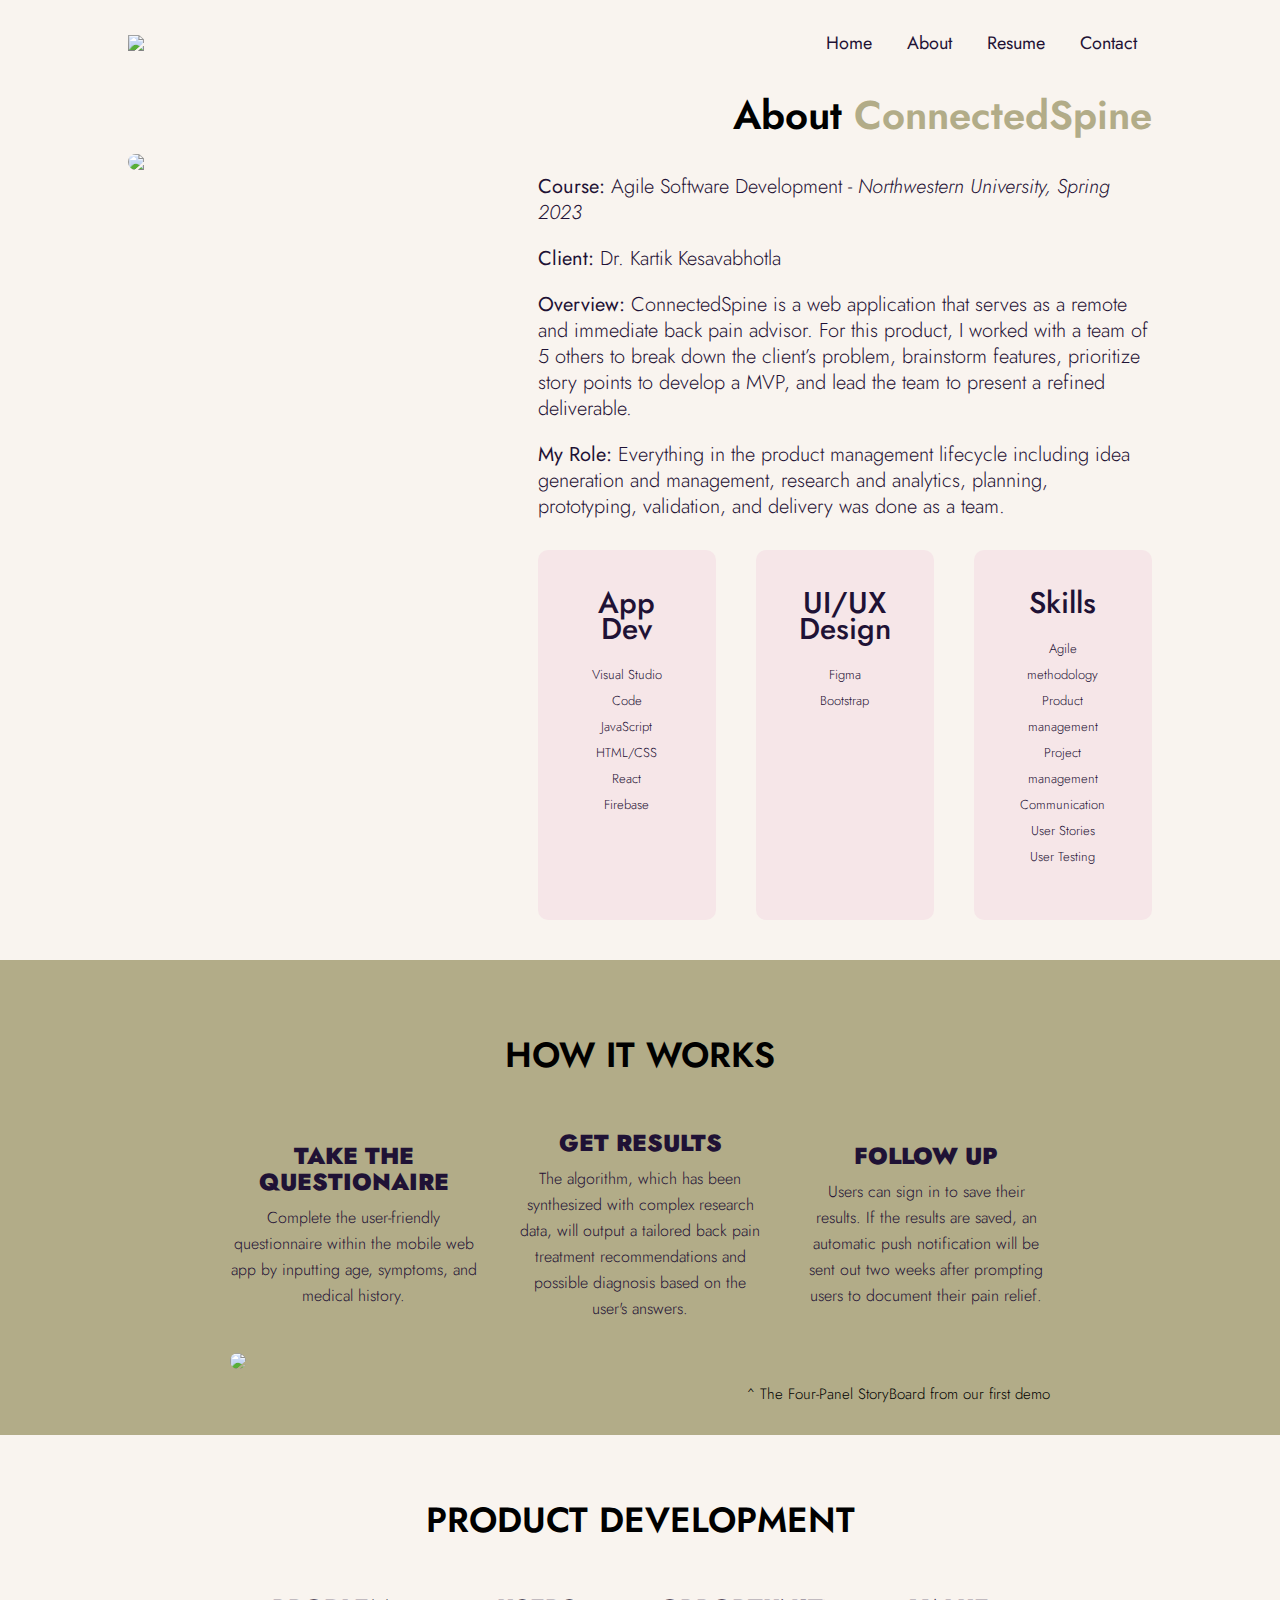
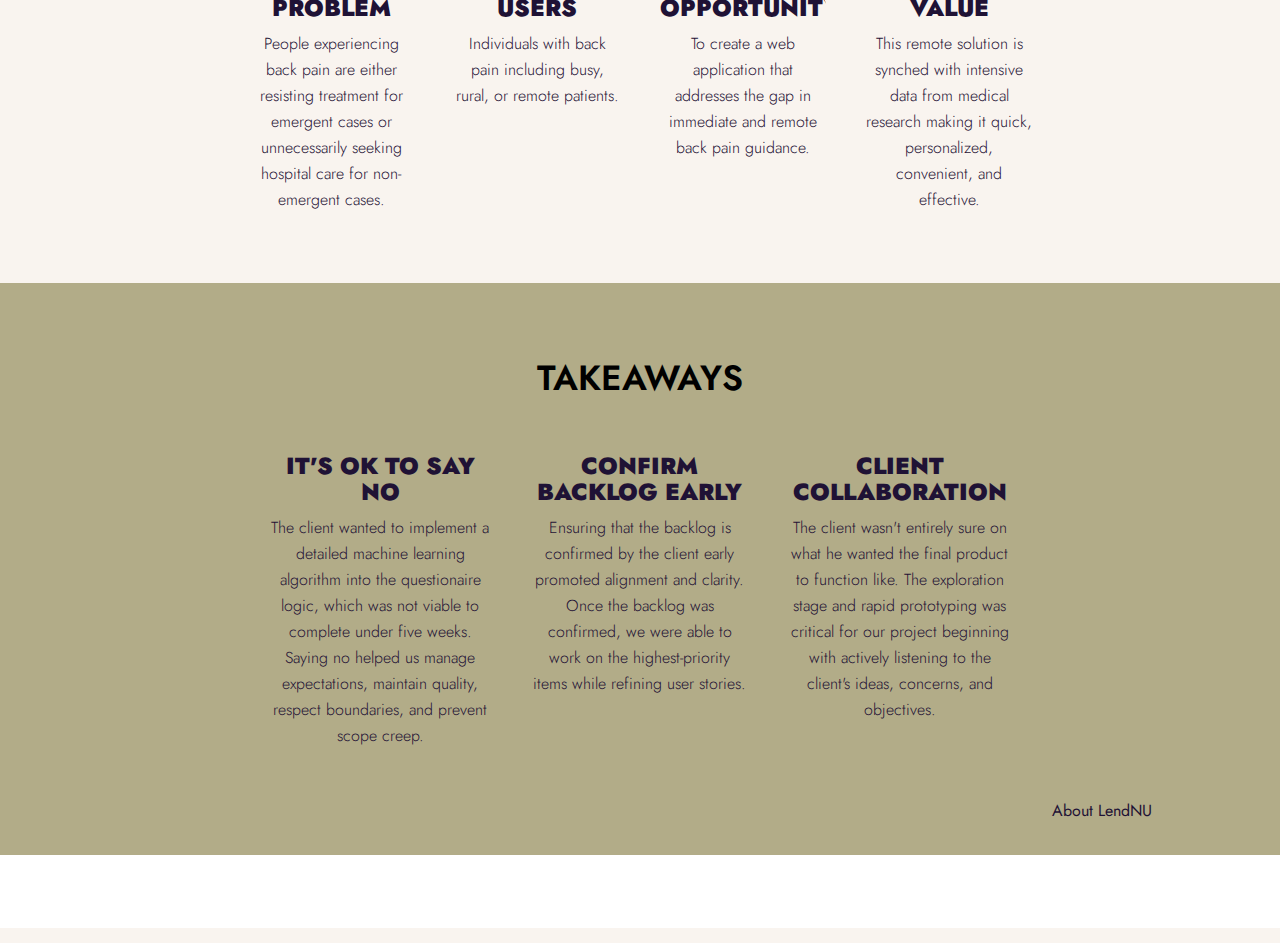
==== spine.html @ ab1dfa22 "Add files via upload" ====
<!DOCTYPE html>
<html lang="en">
    <head>
        <meta charset="UTF-8">
        <meta http-equiv="X-UA-Compatible" content="IE=edge">
        <meta name="viewport" content="width=device-width, initial-scale=1.0">
        <title>ConnectedSpine</title>
        <link rel="stylesheet" href="style.css">
        <link href="https://fonts.googleapis.com/css2?family=Jost:wght@300;400;500;600;700&display=swap" rel="stylesheet">
        <link href="https://fonts.googleapis.com/css2?family=Indie+Flower&display=swap" rel="stylesheet">
        <script src="https://kit.fontawesome.com/a6ea65d7ac.js" crossorigin="anonymous"></script>
    </head>
<body>
    <div id="projectabout">
        <div class = "aboutcontainer">
            <nav>
                <img src="images/logo.png" class="logo">
                <ul id = "sidemenu">
                    <li><a href="index.html#header">Home</a></li>
                    <!-- <li><a href="#myskills">Skills</a></li> -->
                    <li><a href="about.html">About</a></li>
                    <li><a target="_blank" href="Park_Laura.pdf">Resume</a></li>
                    <li><a target = "_blank" href="mailto: laurapark2025@u.northwestern.edu">Contact</a></li>
                </ul>
            </nav>
            <div class="project-title">
                <p>About <span>ConnectedSpine</span></p>
            </div>
            <div class = "row">
            <div class = "project-col-1">
                <img src="images/spine-home.png">
            </div>
            <div class = "project-col-2">
                
                <p><b>Course:</b> Agile Software Development - <i>Northwestern University, Spring 2023</i></p>
                <p><b>Client:</b> Dr. Kartik Kesavabhotla</p>
                <p><b>Overview:</b> ConnectedSpine is a web application that serves as a remote and immediate back pain advisor. For this product, 
                    I worked with a team of 5 others to break down the client’s problem, brainstorm features, prioritize story points to
                    develop a MVP, and lead the team to present a refined deliverable. </p>
                <p><b>My Role:</b> Everything in the product management lifecycle including idea generation 
                    and management, research and analytics, planning, prototyping, validation, and delivery was done as a team.</p>
                    <p></p>
                    
                    <div class="tab-contents active-tab" id="features">
                        <div class="tech-list">
                            <div>
                                <h2>App Dev</h2>
                                <p>Visual Studio Code<br>JavaScript<br>HTML/CSS<br>React<br>Firebase</p>
                            </div>
                            <div>
                                <h2>UI/UX Design</h2>
                                <p>Figma<br>Bootstrap</p>
                            </div>
                            <div>
                                <h2>Skills</h2>
                                <p>Agile methodology<br>Product management<br>Project management<br>Communication<br>User Stories<br>User Testing</p>
                            </div>
                        </div>
                    </div>
            </div>
        </div>
    </div>
    <div id = "design">
        <div class = "container">
            <div class="section-title">
                <p>HOW IT WORKS</p>
            </div>
            <div class="features-list">
                <div class="feature">
                    <div class="desc">
                        <h3><b>TAKE THE QUESTIONAIRE</b></h3>
                        <p>Complete the user-friendly questionnaire within the mobile web app
                            by inputting age, symptoms, and medical history.
                        </p>
                    </div>
                </div>
                <div class="feature">
                    <div class="desc">
                        <h3><b>GET RESULTS</b></h3>
                        <p>The algorithm, which has been synthesized with complex research data, will output a
                            tailored back pain treatment recommendations and possible diagnosis based on the user's answers.
                        </p>
                    </div>
                </div>
                <div class="feature">
                    <div class="desc">
                        <h3><b>FOLLOW UP</b></h3>
                        <p>Users can sign in to save their results. If the results are saved, an automatic push notification will be sent out
                            two weeks after prompting users to document their pain relief. 
                        </p>
                    </div>
                </div>
            </div>
            
        </div>
        <div class="container">
            <div class="story">
                <img src="images/spinestory.png">
                <div class="project-subtitle">
                    <h1>^ The Four-Panel StoryBoard from our first demo</h1>
                </div>
            </div>
            
        </div>
    </div>
</div>

    <div id = "problem">
        <div class = "container">
            <div class="section-title">
                <p>PRODUCT DEVELOPMENT</p>
            </div>
            
            <div class="desc-list">
                <div class="feature">
                    <div class="desc">
                        <h3><b>PROBLEM</b></h3>
                        <p></p>
                        <p>People experiencing back pain are either resisting treatment 
                            for emergent cases or unnecessarily seeking hospital care for non-emergent cases.
                        </p>
                        
                    </div>
                </div>
                <div class="feature">
                    <div class="desc">
                        <h3><b>USERS</b></h3>
                        <p></p>
                        <p>Individuals with back pain including busy, rural, or remote patients.
                        </p>
                    </div>
                </div>
                <div class="feature">
                    <div class="desc">
                        <h3><b>OPPORTUNITY</b></h3>
                        <p></p>
                        <p>To create a web application that addresses the gap in immediate and remote back pain guidance.
                            
                        </p>
                        
                    </div>
                </div>
                <div class="feature">
                    <div class="desc">
                        <h3><b>VALUE</b></h3>
                        <p></p>
                        <p>This remote solution is synched with intensive data from medical research making it quick, personalized, convenient, and effective.
                        </p>
                    </div>
                </div>
            </div>
        </div>
    </div>
    <div id = "design">
        <div class = "aboutcontainer">
            <div class="section-title">
                <p>TAKEAWAYS</p>
            </div>
            <div class="desc-list">
                <div class="feature">
                    <div class="desc">
                        <h3><b>IT'S OK TO SAY NO</b></h3>
                        <p></p>
                        <p>The client wanted to implement a detailed machine learning algorithm into the questionaire logic, which 
                            was not viable to complete under five weeks. Saying no helped us manage expectations, maintain quality,
                            respect boundaries, and prevent scope creep.
                        </p>
                        
                    </div>
                </div>
                <div class="feature">
                    <div class="desc">
                        <h3><b>CONFIRM BACKLOG EARLY</b></h3>
                        <p></p>
                        <p>Ensuring that the backlog is confirmed by the client early promoted alignment and clarity.
                            Once the backlog was confirmed, we were able to work on the highest-priority items while refining user stories.
                        </p>
                        
                    </div>
                </div>
                <div class="feature">
                    <div class="desc">
                        <h3><b>CLIENT COLLABORATION</b></h3>
                        <p></p>
                        <p>The client wasn't entirely sure on what he wanted the final product to function like. The 
                            exploration stage and rapid prototyping was critical for our project beginning with actively listening to 
                            the client's ideas, concerns, and objectives.
                        </p>
                    </div>
                </div>
            </div>
           
        </div>
        <div class="next-page">
            <div class="next">
                <p>About LendNU</p>
                <a href="lend.html"><i class="fa-solid fa-arrow-right fa-beat fa-xs"></i></a>
            </div>
        </div>
    </div>
    <div id="contactwhite">
            <div class="social-icons">
                <a target="_blank" href="mailto: laurapark2025@u.northwestern.edu"><i class="fa-solid fa-envelope"></i></a>
            </div>
            <div class="social-icons">
                <a target="_blank" href="https://www.linkedin.com/in/laura-park-6914ba225/"><i class="fa-brands fa-linkedin"></i></a>
            </div>
            <div class="social-icons">
                <a target="_blank" href="Park_Laura.pdf"><i class="fa-solid fa-file"></i></a>
            </div>
    </div>
    <script>
        var tablinks = document.getElementsByClassName("tab-links");
        var tabcontents = document.getElementsByClassName("tab-contents");
        function opentab(tabname){
            for(tablink of tablinks){
                tablink.classList.remove("active-link");
            }
            for(tabcontent of tabcontents){
                tabcontent.classList.remove("active-tab");
            }
            event.currentTarget.classList.add("active-link");
            document.getElementById(tabname).classList.add("active-tab");         
            }
    </script>
</body>
</html>
---- style.css ----
*{
    margin: 0;
    padding: 0;
    font-family: "Jost";
    box-sizing: border-box;
    scroll-behavior: smooth;

}
html {
    scroll-behavior: smooth;
}  
body{
    background: #f9f4ef;
    color:#1f1235;
}
#header{
    width: 100%;
    height: 100vh;
    background-image: url(images/background.png); 
    background-position: center;
    background-size: cover;
    padding-top: 10px;
}

.container{
    padding: 10px 10%;
    
}
.contact{
    padding: 0px 10%;
    width: 50%;
    align-items: center;
}
#design {
    background-color: #B2AC88;
    padding: 10px 10%;
}
.resume {
    text-align: center;
    padding: 0;
}
#contact{
    background-color: #B2AC88;
    padding: 10px 10%;
    display: flex;
    justify-content: center; /* Horizontally center the content */
    align-items: center; /* Vertically center the content */
}
#contactwhite{
    background-color: white;
    padding: 10px 10%;
    margin-bottom: 15px;
    display: flex;
    justify-content: center; /* Horizontally center the content */
    align-items: center; /* Vertically center the content */
}
nav{
    display:flex;
    align-items:center;
    justify-content: space-between;
    flex-wrap: wrap;
    text-align: right;
}
.aboutcontainer{
    padding: 10px 10%;
    margin-bottom: 30px;
}
.container .story img{
    width:100%;
}
.logo{
    width: 140px;
}

nav ul li {
    display: inline-block;
    list-style: none;
    margin: 10px 15px;
    color: #1f1235;
    text-decoration: none;

}

nav ul li a {
    color: #1f1235;
    text-decoration: none;
    font-size: 18px;
    position: relative;
    font-family: "Jost";
}

nav ul li a::after {
    content: '';
    width: 0;
    height: 3px;
    background: #B2AC88;
    position:absolute;
    left: 0;
    bottom: -6px;
    transition: 0.5s;
}

nav ul li a:hover::after {
    
    width: 100%;
}

.header-text {
    margin-top: 8%;
    font-size: 60px;
}
  
.header-text p{
    display: inline-block;
    margin-top: 8%;
    font-size: 70px;
    font-family: "Jost";
}
.header-text h1 {
    font-size: 50px;
    margin-top: 0px;
    font-weight: 300;
    font-family: "Jost";
}

.header-text p span {
    color: #ff8ba7;
}

#about{
    padding:30px 0px;
    color: #1f1235; 
}

.row{
    display: flex;
    justify-content: space-between;
    flex-wrap: wrap;
}

.about-col-1 {
    flex-basis: 35%;
    text-align: center;
}

.about-col-1 img {
    width: 80%;
    border-radius: 15px;
    align-items: center;
}

.about-col-2 {
    flex-basis: 60%;
    line-height: 1.2em;
    line-height: 1.3em;

}
.about-col-2 p{
    flex-basis: 60%;
    margin: 20px 0 10px;
}
.about-col-2 h1{
    flex-basis: 60%;
    margin: 0px 0 60px;
    font-size: 50px;
    text-align: right;
}

.sub-title {
    font-size: 60px;
    font-weight: 600;
    color: black;
    margin: 10px 0 30px;
}

.tab-titles{
    display: flex;
    margin: 20px 0 20px;
}

.tab-links{
    margin-right: 50px;
    font-size: 18px;
    font-weight: 50px;
    cursor: pointer;
    position: relative;
}

.tab-links::after{
    content: '';
    width: 0;
    height: 3px;
    background: #B2AC88;
    position: absolute;
    left: 0;
    bottom: -8px;
    transition: 0.5s;
}
.tab-links.active-link::after{
    width: 50%;
}

.tab-contents ul li {
    list-style: none;
    margin: 10px 0;
}

.tab-contents ul li span {
    color: #ff8ba7;
    font-size: 14px;
}

.tab-contents{
    display: none;
}

.tab-contents.active-tab{
    display:block;
}

#skills{
    padding: 30px 0;
}

.skills-list{
    display: grid;
    grid-template-columns: repeat(auto-fit, minmax(250px, 1fr));
    grid-gap: 40px;
    margin-top: 50px;
    color:#080808
}
.skills-list div{
    background: #67568c;
    padding: 40px;
    font-size: 13px;
    font-weight: 300;
    border-radius :10px;
    transition: background 0.5s, transform 0.5s;
}

.skills-list div i{
    font-size: 50px;
    margin-bottom: 30px;
}
.skills-list div h2{
    font-size: 30px;
    font-weight: 500;
    margin-bottom: 15px;
}

.skills-list div a{
    text-decoration: none;
    color: black;
    font-size: 12px;
    display: inline-block;
}

.skills-list div:hover{
    background-color: #F6E6E8;
    transform: translateY(-10px);
}
#portfolio {
    padding: 30px 0;
}
.work-list{
    display: grid;
    grid-template-columns: repeat(auto-fit, minmax(200px, 1fr));
    grid-gap: 40px;
    margin-top: 50px;
    
}
.work{
    border-radius: 10px;
    position: relative;
    overflow: hidden;
}
.work img {
    width: 102%;
    border-radius: 0px;
    display: block;
    transition: transform 0.5s;
}
.layer {
    width: 100%;
    height: 0;
    background: linear-gradient(rgba(255, 254, 254, 0.6), #F6E6E8);
    border-radius: 10px;
    position: absolute;
    left: 0;
    bottom: 0;
    overflow: hidden;
    display: flex;
    align-items: center;
    justify-content: center;
    flex-direction: column;
    padding: 0 40px;
    text-align: center;
    font-size: 18px;
    font-weight: 300;
    transition: height 0.5s;
} 

.layer h3{
    font-weight: 500;
    margin-bottom: 20px;
}

.layer a{
    margin-top: 20px;
    color: #ff8ba7;
    text-decoration: none;
    font-size: 18px;
    line-height: 60px;
    background: #fff;
    width: 60px;
    height: 60px;
    border-radius: 50%;
    text-align: center;
}
.work:hover img{
    transform: scale(1.1);
}
.work:hover .layer{
    height: 100%;
}
#contact{
    color:black;
    
}

#contact p i {
    color:black;
    margin-right: 15px;
    font-size: 25px;
}
.social-icons {
    align-items: center;
    margin-top: 30px;
    margin-left: 7px;
}
.social-icons a{
    text-decoration: none;
    font-size: 30px;
    margin-right: 15px;
    color:#080808;
    display: inline-block;
    transition: transform 0.5s;
    align-items: center;
}

.social-icons a:hover{
    color:#F6E6E8;
    transform: translate(-5px);
}
nav .fas{
    display: none;
}
@media only screen and (max-width: 850px){
    
    nav .fas{
        display: block;
        font-size: 25px;
    }
    nav ul{
        background:#F6E6E8;
        position: fixed;
        top: 0;
        right: -200px;
        width: 200px;
        height: 100vh;
        padding-top: 50px;
        z-index: 2;
        transition: right 0.5s;
    }
    nav ul li {
        display: block;
        margin: 25px;
    }
    nav ul .fas{
        position: absolute;
        top: 25px;
        left: 25px;
        cursor: pointer;
    }
}

@media only screen and (max-width: 600px){
    #header {
        /* background-image: url(images/phone-background.png); */
    }
    .header-text {
        margin-top:100%;
        font-size: 16px;
    }
    .header-text h1 {
        font-size: 30px;
    }
    nav .fas{
        display: block;
        font-size: 25px;
    }
    nav ul{
        background:#F6E6E8;
        position: fixed;
        top: 0;
        right: -200px;
        width: 200px;
        height: 100vh;
        padding-top: 50px;
        z-index: 2;
        transition: right 0.5s;
    }
    nav ul li {
        display: block;
        margin: 25px;
    }
    nav ul .fas{
        position: absolute;
        top: 25px;
        left: 25px;
        cursor: pointer;
    }
    .sub-title{
        font-size: 40px;
    }
    .about-col-1, .about-col-2{
        flex-basis: 100%;
        margin-bottom: 30px;
    }
    .tab-links{
        font-size: 15px;
        margin-right: 20px;
    }
}
#projectabout {
    padding-top: 10px;
}
.project-title {
    font-size: 40px;
    font-weight: 600;
    color: black;
    margin: 20px 0 10px;
    text-align: right;
}

.project-title span{
    color: #B2AC88;
}

.project-col-1 {
    flex-basis: 35%;
}

.project-col-1 img {
    width: 100%;
    border-radius: 15px;
    display:block;
    margin-left:auto;
    margin-right:auto;
}

.project-col-2 {
    flex-basis: 60%;
    line-height: 1.3em;
    font-size: 20px;
    font-weight: 300;
}
.project-col-2 p{
    flex-basis: 60%;
    margin: 20px 0 10px;
}
.project-col-2 h1{
    flex-basis: 60%;
    margin: 20px 0 10px;
    font-size: 25px;
}
.project-col-2 h3{
    flex-basis: 60%;
    margin: 20px 0 10px;
    font-size: 16px;
    font-weight: 300;
    color: #B2AC88;
}
.project-subtitle{
    font-size: 35px;
    font-weight: 600;
    color: black;

    margin: 10px 0 10px;
    text-align: left;
}
.project-subtitle h1 {
    font-size: 15px;
    font-weight: 300;
    margin-top: 0px;
    line-height: 1.3em;
    text-align: right;

}
#problem img{
    width: 100%;
    padding-top: 10px;
    padding-bottom: 10px;

}

.features-list{
    display: grid;
    grid-template-columns: repeat(auto-fit, minmax(170px, 1fr));
    grid-gap: 40px;
    margin-top: 30px;
    align-items: center;
}
.contact-list{
    display: grid;
    grid-template-columns: repeat(auto-fit, minmax(50px, 1fr));
    margin-top: 0px;
    margin-bottom: 20px;
    align-items: center;
    display: flex;
    justify-content: center;
}
.feature{
    border-radius: 10px;
    position: relative;
    overflow: hidden;
    
}
.feature img {
    width: 102%;
    border-radius: 10px;
    display: block;
    object-fit: fill;
    transition: transform 0.5s;
}

.feature:hover img{
    transform: scale(1.1);
}
.feature:hover .layer2{
    height: 100%;
}
.layer2 {
    width: 100%;
    height: 0;
    background: linear-gradient(rgba(255, 255, 255, 0.495), #B2AC88);
    border-radius: 10px;
    position: absolute;
    left: 0;
    bottom: 0;
    overflow: hidden;
    display: flex;
    align-items: center;
    justify-content: center;
    flex-direction: column;
    padding: 0 10px;
    text-align: center;
    font-size: 12px;
    transition: height 0.5s;
} 

.layer2 h3{
    font-weight: 300;
    font-size: 17px;
    margin-top: 30px;
    
}

.layer2 a{
    margin-top: 0px;
    color:#F6E6E8;
    text-decoration: none;
    font-size: 15px;
    line-height: 30px;
    background: #fff;
    width: 30px;
    height: 30px;
    border-radius: 50%;
    text-align: center;
}

.tech-list{
    display: grid;
    grid-template-columns: repeat(auto-fit, minmax(160px, 1fr));
    grid-gap: 40px;
    margin-top: 30px;
    text-align: center;

}
.tech-list div{
    border-radius: 10px;
    background-color:#F6E6E8;
    padding: 40px;
    font-size: 13px;
    font-weight: 300;
    border-radius :10px;
    transition: background 0.5s, transform 0.5s;
}

.tech-list div i{
    font-size: 50px;
    margin-bottom: 20px;
}
.tech-list div h2{
    font-size: 30px;
    font-weight: 500;
    margin-bottom: 10px;
}

.tech-list div a{
    text-decoration: none;
    color: black;
    font-size: 12px;
    margin-top: 20px;
    display: inline-block;
}

.tech-list div:hover{
    background-color:#F6E6E8;
    transform: translateY(-10px);
}
.mood-list{
    display: grid;
    grid-template-columns: repeat(auto-fit, minmax(100px, 1fr));
    grid-gap: 20px;
    margin-top: 20px;
    margin-bottom: 30px;

}
@-webkit-keyframes fadeInLeft {
    0%{
        opacity: 0;
        -webkit-transform: translateX(-50px);
    }
    100%{
        opacity: 1;
        -webkit-transform: translateX(0);
    }
}
@-moz-keyframes fadeInLeft {
    0%{
        opacity: 0;
        -moz-transform: translateX(-50px);
    }
    100%{
        opacity: 1;
        -moz-transform: translateX(0);
    }
}
@-o-keyframes fadeInLeft {
    0%{
        opacity: 0;
        -o-transform: translateX(-50px);
    }
    100%{
        opacity: 1;
        -o-transform: translateX(0);
    }
}
@keyframes fadeInLeft {
    0%{
        opacity: 0;
        transform: translateX(-50px);
    }
    100%{
        opacity: 1;
        transform: translateX(0);
    }
}

.mood{
    border-radius: 10px;
    position: relative;
    overflow: hidden;
}
.mood img {
    width: 100%;
    border-radius: 0px;
    display: block;

    
}
.row2{
    display: flex;
    justify-content: space-between;
    flex-wrap: wrap;
    align-items: center;
}

.problem-title{
    font-size: 30px;
    font-weight: 550;
    color: #F6E6E8;
    margin: 0px 0 0px;
    text-align: left;
}
.problem-title span{
    font-size: 25px;
    font-weight: 520;
    color: black;
    margin: 0px 0 0px;
    text-align: left;
}

.desc-list{
    display: grid;
    grid-template-columns: repeat(auto-fit, minmax(130px, 1fr));
    grid-gap: 40px;
    margin-top: 30px;
    margin-left: 40px;
    margin-right: 40px;

}
.desc {
    flex-basis: 60%;
    line-height: 1.3em;
    font-size: 20px;
    font-weight: 300;
}
.desc p{
    flex-basis: 60%;
    margin: 10px 0 10px;
    font-size: 16px;
    text-align: center;
}
.hobby p{
    flex-basis: 60%;
    margin: 20px 0 10px;
    font-size: 16px;
    text-align: center;
    line-height: 1.2em;
}
.desc2 {
    flex-basis: 60%;
    line-height: 1.3em;
    font-size: 20px;
    font-weight: 300;
}
.desc img {
    margin-top: 10px;
}
.desc h3{
    text-align: center;
}
.desc2 p{
    flex-basis: 60%;
    margin: 10px 0 10px;
    font-size: 16px;

}
.desc2:hover img{
    transform: scale(1);
}
.desc2:hover .layer2{
    height: 100%;
}
#story{
    margin-top: 100px;
}
.story img{
    border-radius: 50px;
}
.desc-title {
    font-size: 40px;
    font-weight: 600;
    color: black;
    margin: 10px 0 30px;
    text-align: left;
}

.probcontainer{
    padding: 20px 7%;
    background-color: antiquewhite;
    border-radius: 50px;
    margin-bottom: 40px;
    transition: 1s;
}
.probcontainer:hover{
    transform: scale(1.05);
}

#problem {
    margin-bottom: 50px;
    margin-left: 100px;
    margin-right: 100px;
}
.section-title {
    text-align: center;
    font-size: 35px;
    font-weight: 600;
    color: black;
    margin: 50px 0 50px;
}
.next-page{
    align-items: right;
    display: flex;
    justify-content: right;
}
.next {
    align-items: right;
}
.next a{
    text-decoration: none;
    font-size: 30px;
    color:#080808;
    display: inline-block;
    transition: transform 0.5s;
    align-items: right;
    margin-left: 10px;
    padding-left: 40%;
}
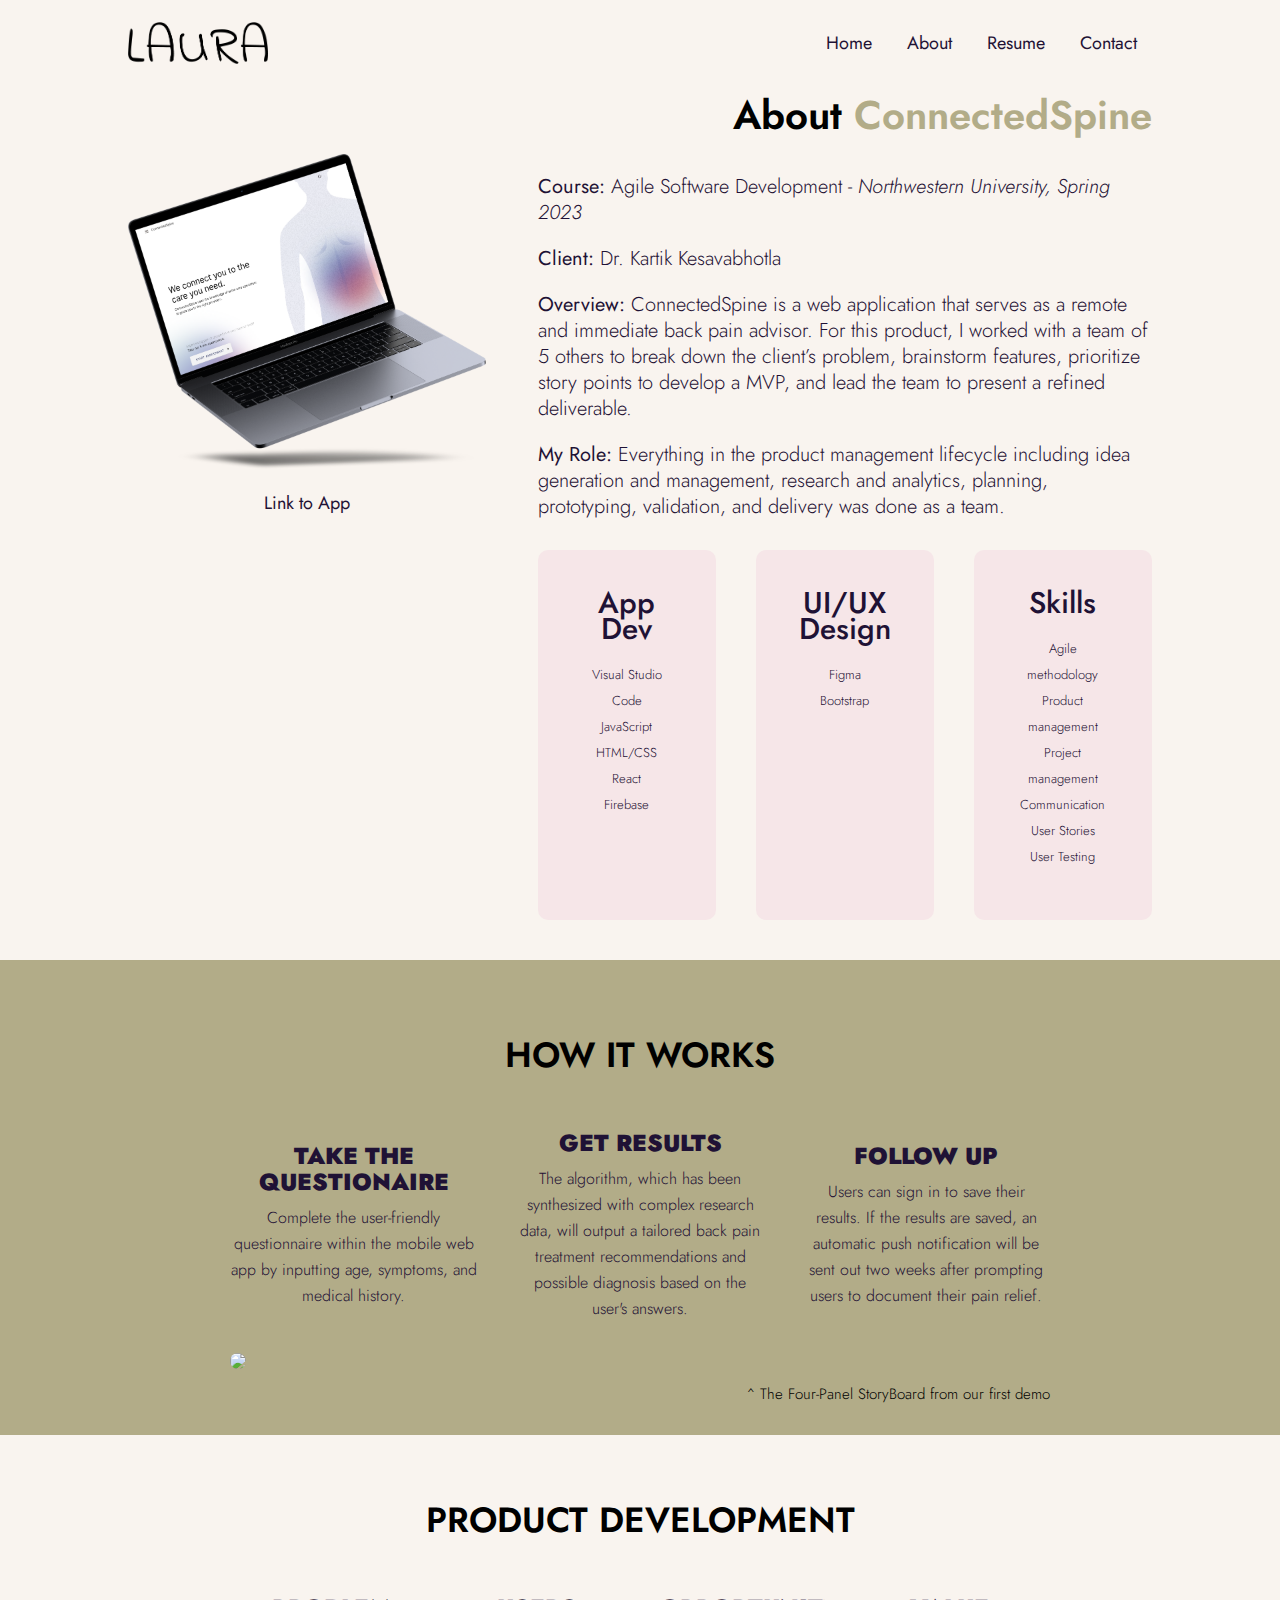
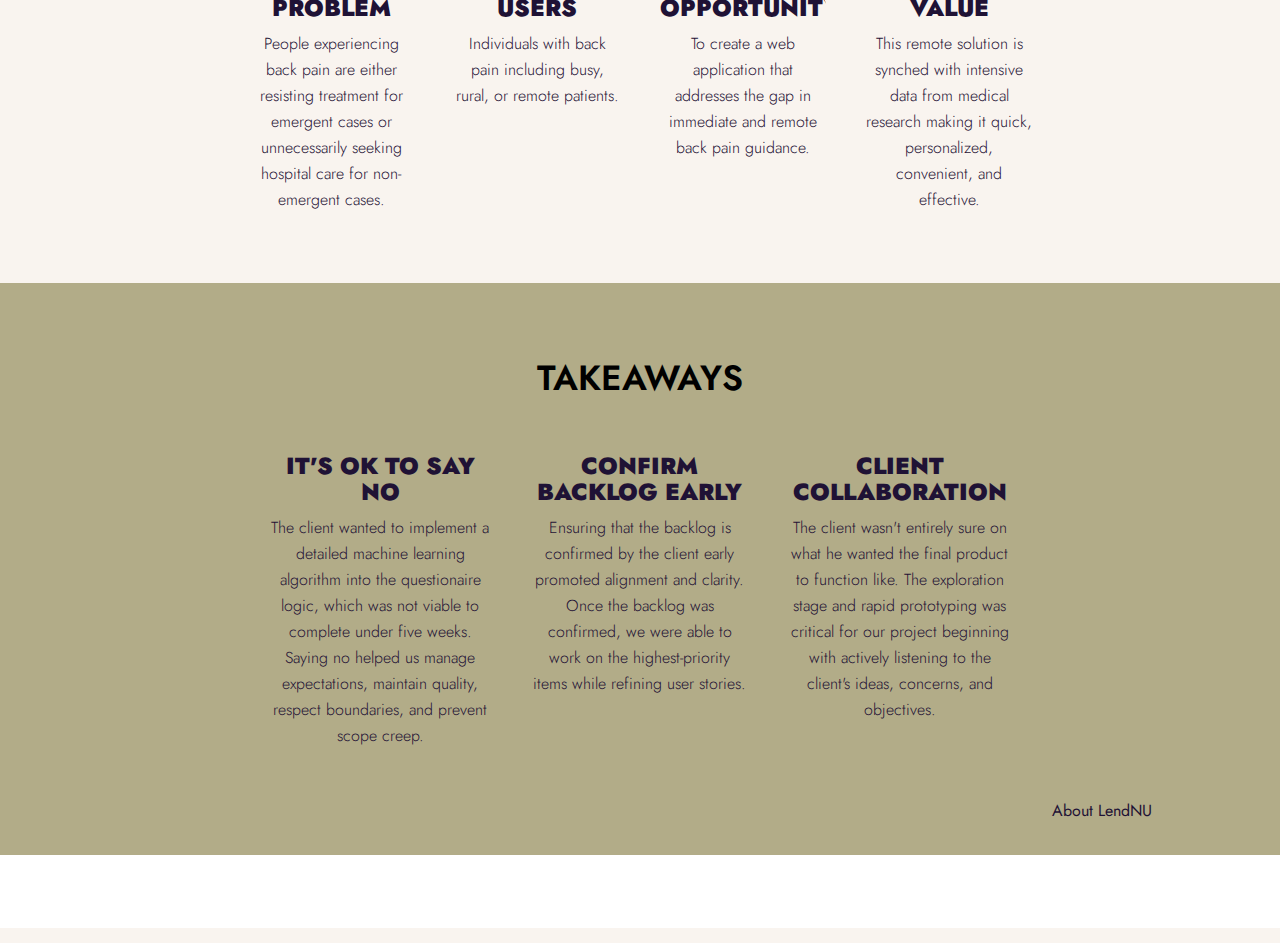
==== commit 051df768: "app links" ====
--- a/spine.html
+++ b/spine.html
@@ -29,6 +29,7 @@
             <div class = "row">
             <div class = "project-col-1">
                 <img src="images/spine-home.png">
+                <ul><a target = "_blank" href="connectedspine-6185c.web.app">Link to App</a></ul>
             </div>
             <div class = "project-col-2">
                 
@@ -40,6 +41,8 @@
                 <p><b>My Role:</b> Everything in the product management lifecycle including idea generation 
                     and management, research and analytics, planning, prototyping, validation, and delivery was done as a team.</p>
                     <p></p>
+            
+
                     
                     <div class="tab-contents active-tab" id="features">
                         <div class="tech-list">
--- a/style.css
+++ b/style.css
@@ -449,6 +449,14 @@
 
 .project-col-1 {
     flex-basis: 35%;
+    text-align: center;
+}
+.project-col-1 a {
+    color: #1f1235;
+    text-decoration: none;
+    font-size: 18px;
+    position: relative;
+    font-family: "Jost";
 }
 
 .project-col-1 img {
@@ -457,6 +465,8 @@
     display:block;
     margin-left:auto;
     margin-right:auto;
+    margin-bottom: 20px;
+
 }
 
 .project-col-2 {
